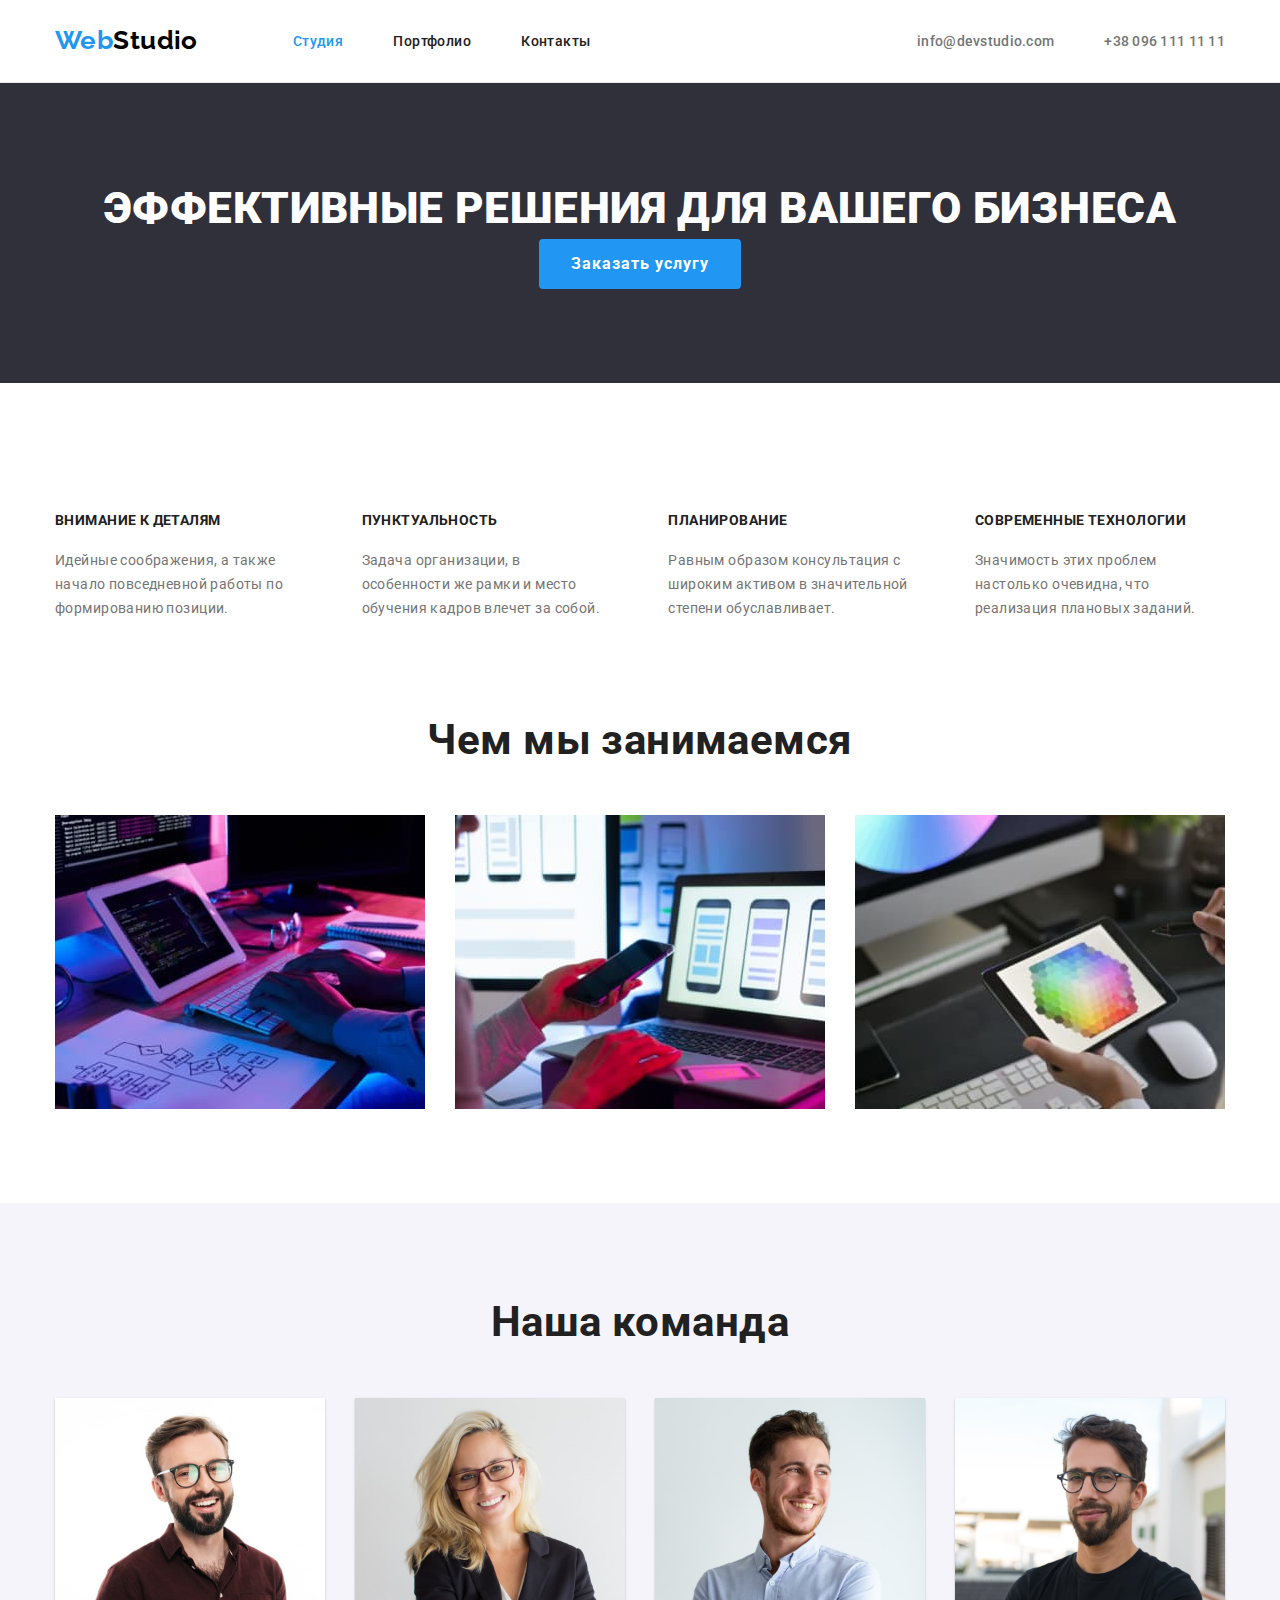
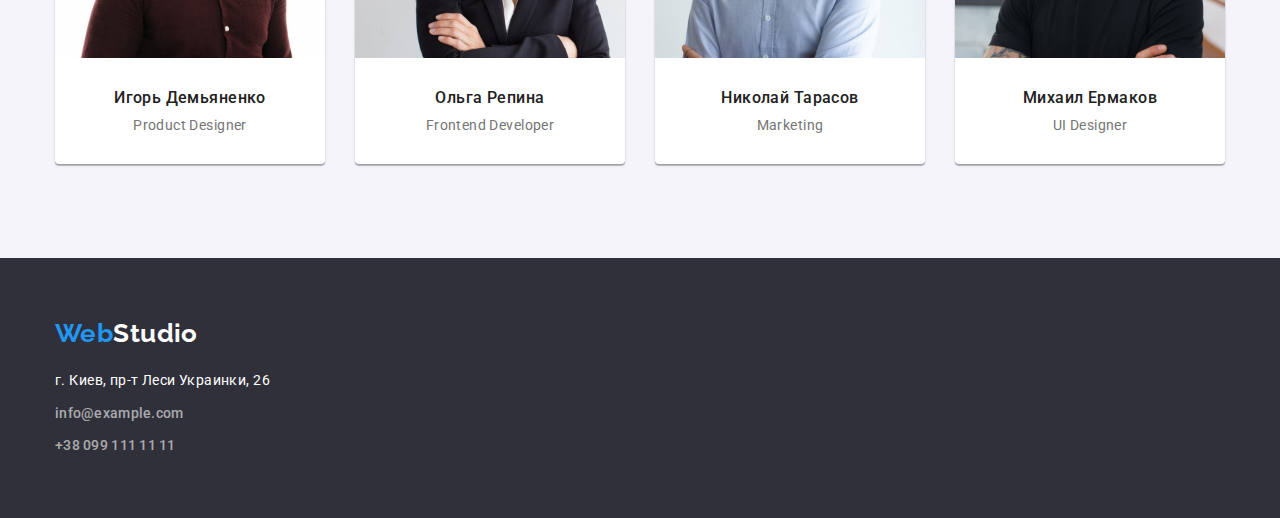
==== index.html @ 72edfd3f "added index.html page" ====
<!doctype html>
<html lang="ru">
<head>
    <meta charset="UTF-8">
    <meta name="viewport" content="initial-scale=1.0, width=device-width">
    <meta http-equiv="X-UA-Compatible" content="ie=edge">
    <title>Home</title>
    <link rel="preconnect" href="https://fonts.gstatic.com"/>
    <link href="https://fonts.googleapis.com/css2?family=Raleway:wght@700&family=Roboto:wght@400;500;700;900&display=swap"
          rel="stylesheet">
    <link rel="stylesheet" href="css/modern-normalize.css">
    <link rel="stylesheet" href="css/style.css">
</head>
<body>
<!--Шапка сайта-->
<header class="header">
    <div class="container">
        <nav class="main-nav">
            <a href="./index.html" class="logo"><span>Web</span>Studio</a>
            <ul class="nav">
                <li><a class="current" href="./index.html">Студия</a></li>
                <li><a href="./portfolio.html">Портфолио</a></li>
                <li><a href="./contacts.html">Контакты</a></li>
            </ul>
        </nav>
        <ul class="contact">
            <li><a href="mailto:info@devstudio.com">info@devstudio.com</a></li>
            <li><a href="tel:+380961111111">+38 096 111 11 11</a></li>
        </ul>
    </div>
</header>
<main class="home">
    <!--Герой-->
    <section class="section banner">
        <h1>Эффективные решения для вашего бизнеса</h1>
        <button class="button" type="button">Заказать услугу</button>
    </section>

    <!--Наши преимущества-->
    <section class="section benefits">
        <div class="container">
            <h2 class="benefits-title">Наши преимущества</h2>
            <ul class="benefits-list">
                <li class="item">
                    <h3 class="benefits-title">Внимание к деталям</h3>
                    <p class="benefits-text">Идейные соображения, а также начало повседневной работы по формированию
                        позиции.</p>
                </li>
                <li class="item">
                    <h3 class="benefits-title">Пунктуальность</h3>
                    <p class="benefits-text">Задача организации, в особенности же рамки и место обучения кадров влечет
                        за
                        собой.</p>
                </li>
                <li class="item">
                    <h3 class="benefits-title">Планирование</h3>
                    <p class="benefits-text">Равным образом консультация с широким активом в значительной степени
                        обуславливает.</p>
                </li>
                <li class="item">
                    <h3 class="benefits-title">Современные технологии</h3>
                    <p class="benefits-text">Значимость этих проблем настолько очевидна, что реализация плановых
                        заданий.</p>
                </li>
            </ul>
        </div>
    </section>
    <section class="section">
        <div class="container work-block">
            <h2>Чем мы занимаемся</h2>
            <ul class="work-list">
                <li class="item"><a href=""><img src="images/img_1.jpg" width="370" height="294" alt="десктопные приложени"></a></li>
                <li class="item"><a href=""><img src="images/img_2.jpg" width="370" height="294" alt="мобильные приложения"></a></li>
                <li class="item"><a href=""><img src="images/img_3.jpg" width="370" height="294" alt="приложения под планшеты"></a>
                </li>
            </ul>
        </div>
    </section>

    <!--Наша команда-->
    <section class="section team">
        <div class="container">
            <h2>Наша команда</h2>
            <ul class="team-list">
                <li class="item">
                    <img src="images/our_team_1.jpg" width="270" height="260" alt="игорь демьяненко">
                    <h3 class="title-team">Игорь Демьяненко</h3>
                    <p class="team-text">Product Designer</p>
                </li>
                <li class="item"><img src="images/our_team_2.jpg" width="270" height="260" alt="ольга репина">
                    <h3 class="title-team">Ольга Репина</h3>
                    <p class="team-text">Frontend Developer</p>
                </li>
                <li class="item"><img src="images/our_team_3.jpg" width="270" height="260" alt="николай тарасов">
                    <h3 class="title-team">Николай Тарасов</h3>
                    <p class="team-text">Marketing</p>
                </li>
                <li class="item"><img src="images/our_team_4.jpg" width="270" height="260" alt="михаил ермаков">
                    <h3 class="title-team">Михаил Ермаков</h3>
                    <p class="team-text">UI Designer</p>
                </li>
            </ul>
    </section>
    </div>
</main>

<!--Подвал сайта-->
<footer class="footer">
    <div class="container">
        <a class="logo" href="./index.html"><span>Web</span>Studio</a>
        <address class="address">г. Киев, пр-т Леси Украинки, 26</address>
        <ul class="contact">
            <li><a href="mailto:info@example.com">info@example.com</a></li>
            <li><a href="tel:+380991111111">+38 099 111 11 11</a></li>
        </ul>
    </div>
</footer>
</body>
</html>
---- css/style.css ----
:root {
    --accent-color: #2196F3;
    --primyry-text-color: #212121;
    --text-color: #757575;
    --white-color: #fff;
}

*,
*::before,
*::after {
    box-sizing: border-box;
}

img {
    vertical-align: middle;
    max-width: 100%;
    height: auto;
    border: 0;
}

body, h1, h2, h3, h4, h5, p, figure {
    margin: 0;
    padding: 0;
}

ul, menu {
    margin: 0;
    padding: 0;
    list-style: none;
}

a {
    text-decoration: none;
}

body {
    font: 400 14px/1.2 'Roboto', Sans-Serif;
    color: var(--primyry-text-color);
    background: var(--white-color);
    letter-spacing: 0.03em;
}

.container {
    max-width: 1200px;
    padding-left: 15px;
    padding-right: 15px;
    margin: 0 auto;
}

/*Header*/
.header {
    border-bottom: 1px solid #ECECEC;
}

.header > .container {
    display: flex;
    flex-wrap: wrap;
    align-items: center;
}

.header > .container > .main-nav {
    display: flex;
    align-items: center;
}

.header > .container ul.nav {
    display: flex;
}

.header ul.contact li + li,
.header ul.nav li + li {
    margin-left: 50px;
}

.header ul.nav a {
    display: block;
    padding-top: 33px;
    padding-bottom: 32px;
}

.header > .container ul.contact {
    display: flex;
    margin-left: auto;
}

.logo {
    font: 700 26px/1.2 'Raleway', Sans-Serif;
    color: #000;
    margin-right: 95px;
}

.logo > span {
    color: var(--accent-color);
}

ul.nav a {
    color: var(--primyry-text-color);
    font-weight: 500;
}

ul.nav a.current,
ul.nav a:hover,
ul.nav a:focus,
.contact a:hover,
.contact a:focus {
    color: var(--accent-color);
    transition: color 0.2s ease-in;
}

.contact a {
    color: var(--text-color);
    letter-spacing: 0.02em;
    font-weight: 500;
}

/*Home page*/
.section {
    padding-top: 94px;
    padding-bottom: 94px;
}

.home .banner {
    text-align: center;
    background: #2F303A;
}

.home h1 {
    font-weight: 900;
    font-size: 44px;
    line-height: 1.41;
    color: var(--white-color);
    text-transform: uppercase;
}

.home h2 {
    margin-bottom: 50px;
}

h2 {
    font-weight: 700;
    font-size: 42px;
    line-height: 1.2;
    text-align: center;
}

/*BENEFITS BLOCK*/
.section.benefits {
    padding-bottom: 0;
}

.benefits h2 {
    text-indent: -9999px;
}
.benefits .benefits-list {
    display: flex;
    justify-content: space-between;
}

.benefits .benefits-list .item {
    max-width: 250px;
}

.benefits .benefits-title {
    text-transform: uppercase;
    font-size: 14px;
    line-height: 1.14;
    margin-bottom: 20px;
}

.benefits .benefits-text {
    line-height: 1.71;
    color: var(--text-color);
}

.work-block .work-list {
    display: flex;
    margin: -15px;
}

.work-block .work-list .item {
    margin: 15px;
}

.section.team {
    background-color: #F5F4FA;
}

.team .team-list {
    display: flex;
    margin: -15px;
}

.team .team-list .item {
    margin: 15px;
    padding-bottom: 30px;
    text-align: center;
    background-color: var(--white-color);
    box-shadow: 0 1px 3px rgba(0, 0, 0, 0.12),
                0 1px 1px rgba(0, 0, 0, 0.14),
                0 2px 1px rgba(0, 0, 0, 0.2);
    border-radius: 0 0 4px 4px;
}

.team .team-list .title-team {
    margin-top: 30px;
    font-weight: 500;
    font-size: 16px;
    line-height: 1.19;
    color: var(--primyry-text-color);
}

.team .team-list .team-text {
    margin-top: 10px;
    color: var(--text-color);
}

.home .button {
    padding: 10px 32px;

    font-weight: 700;
    font-size: 16px;
    line-height: 1.9;
    letter-spacing: 0.06em;

    background: var(--accent-color);
    color: var(--white-color);
    border: none;

    border-radius: 4px;
    cursor: pointer;
}

/*Portfolio*/
.filters {
    display: flex;
}

.filters > .item {

}

.works-list {
    display: flex;
}

.portfolio h1 {
    text-indent: -9999px;
}

.filters .btn {
    /* Box-model */
    padding: 6px 22px;

    /* Typography */
    font-family: inherit;
    font-size: 16px;
    font-weight: 500;
    line-height: 1.62;

    /* Visual */
    background: #F5F4FA;
    color: var(--primyry-text-color);
    border: none;
    border-radius: 4px;

    /* Misc */
    cursor: pointer;
}

.portfolio .filters .btn:hover,
.portfolio .filters .btn:focus {
    background: var(--accent-color);
    color: var(--white-color);
    text-shadow: 0 4px 4px rgba(0, 0, 0, 0.25), 1px 1px 1px #000;
    transition: all 0.2s ease-in;
}

.portfolio .work-title {
    font-size: 18px;
    font-weight: 700;
    line-height: 2;
    letter-spacing: 0.06em;
    text-align: left;
    color: var(--primyry-text-color);
}

.portfolio .work-text {
    font-size: 16px;
    letter-spacing: 0.03em;
    color: var(--text-color);
}

.portfolio .work-title:hover,
.portfolio .work-title:focus,
.portfolio .work-text:hover,
.portfolio .work-text:focus {
    color: var(--accent-color);
    transition: color 0.2s ease-in;
}

/*Footer*/
.footer {
    background: #2F303A;
    padding-top: 60px;
    padding-bottom: 60px;
}

.footer .logo {
    display: block;
    margin-bottom: 20px;
    margin-right: 0;
    color: var(--white-color);
}

.address {
    font-style: normal;
    font-size: 14px;
    line-height: 1.71;
    color: var(--white-color);
    margin-top: 9px;
}

.footer .contact li + li,
.footer .contact {
    margin-top: 9px;
}

.footer .contact a {
    line-height: 1.7;
    color: rgba(255, 255, 255, 0.6);
}

.footer .contact a:hover,
.footer .contact a:focus {
    color: var(--white-color);
    transition: color 0.2s ease-in;
}
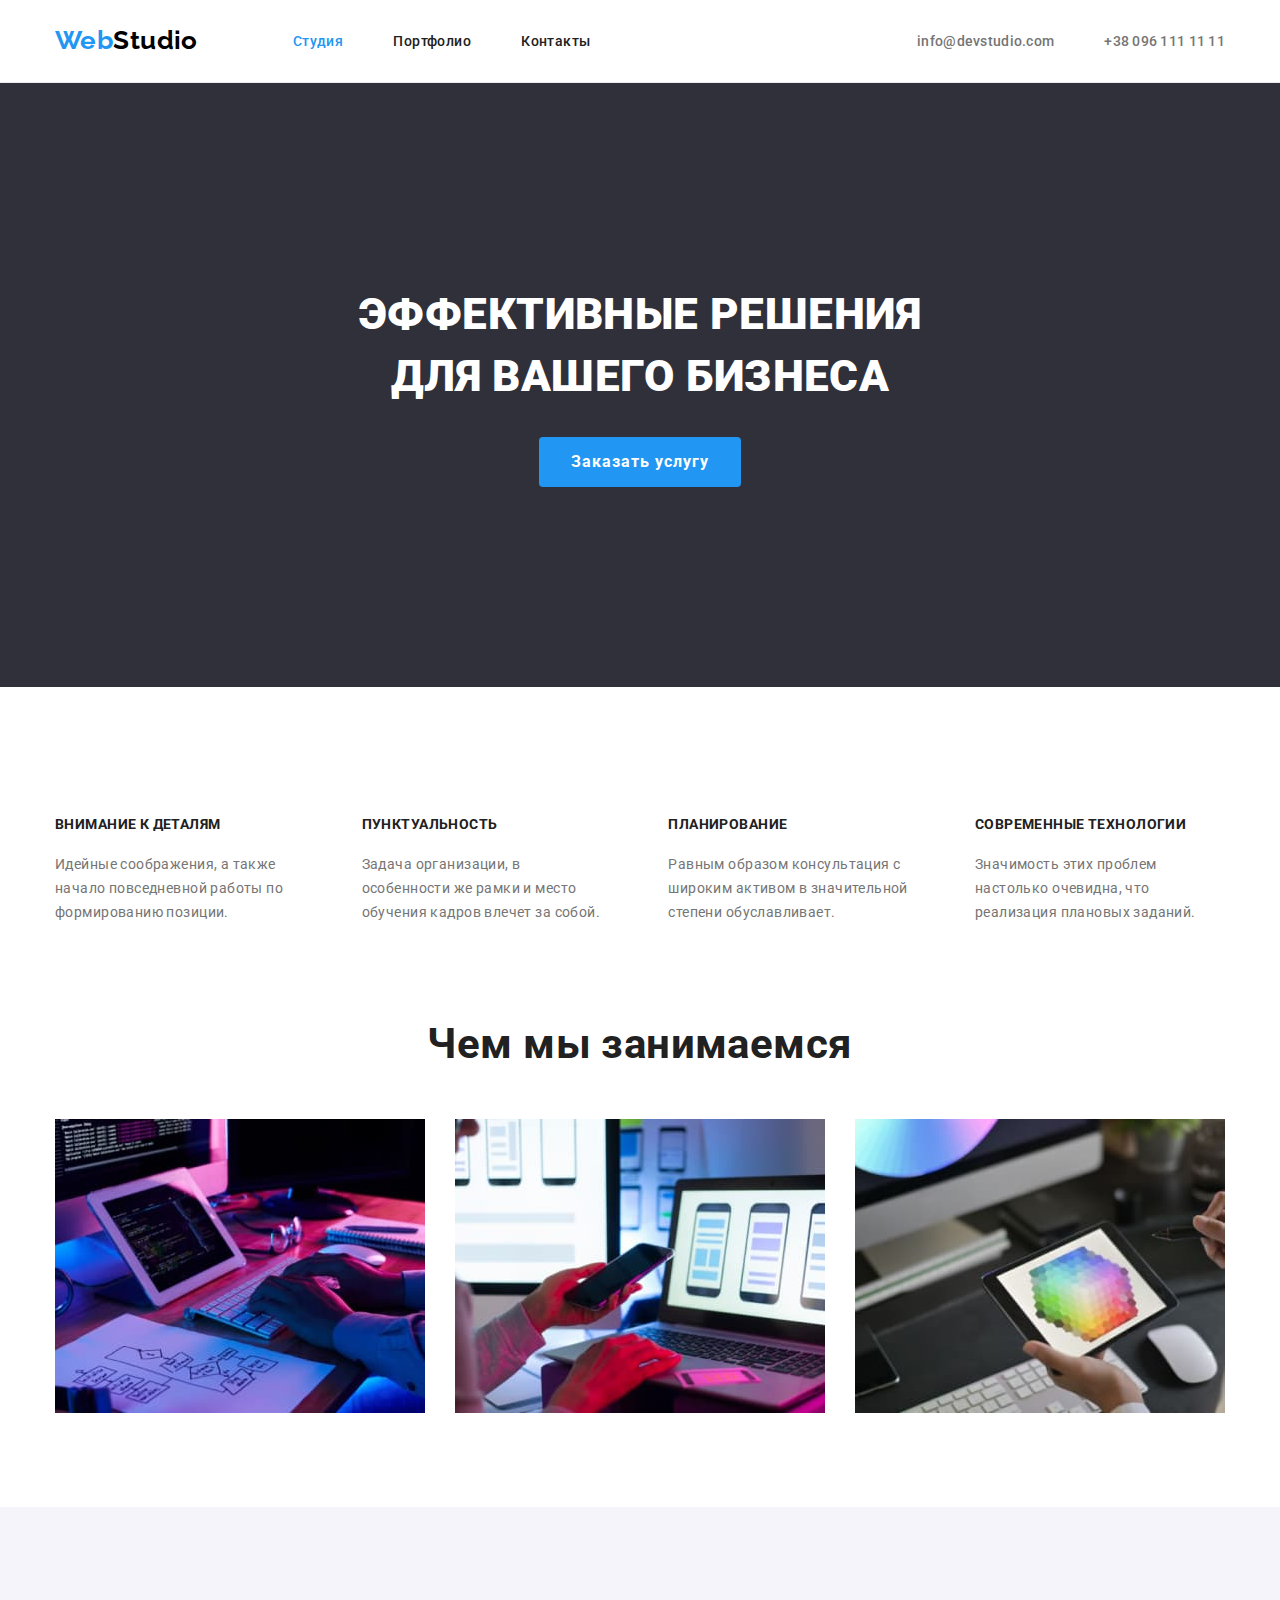
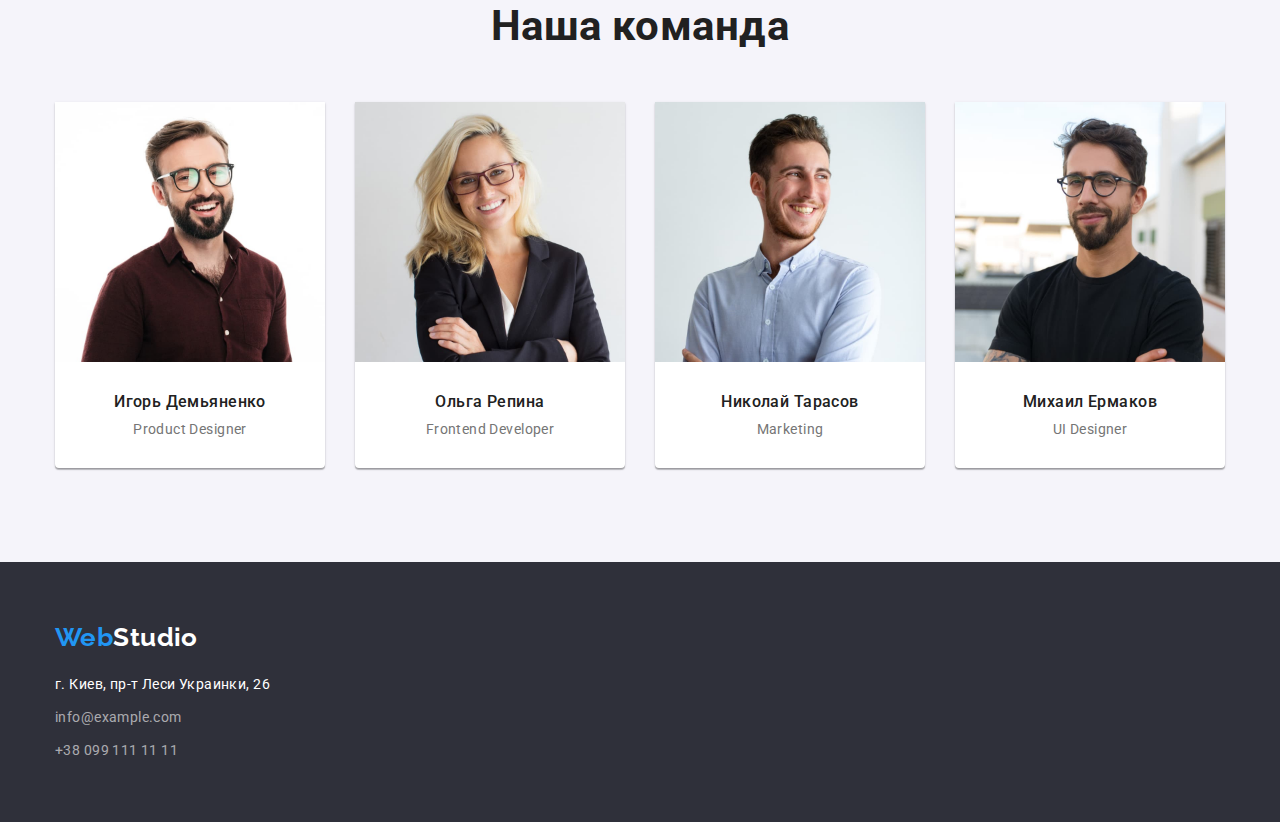
==== commit 0092b04e: "correction" ====
--- a/index.html
+++ b/index.html
@@ -38,8 +38,8 @@
 
     <!--Наши преимущества-->
     <section class="section benefits">
+        <h2 class="benefits-title">Наши преимущества</h2>
         <div class="container">
-            <h2 class="benefits-title">Наши преимущества</h2>
             <ul class="benefits-list">
                 <li class="item">
                     <h3 class="benefits-title">Внимание к деталям</h3>
@@ -69,9 +69,12 @@
         <div class="container work-block">
             <h2>Чем мы занимаемся</h2>
             <ul class="work-list">
-                <li class="item"><a href=""><img src="images/img_1.jpg" width="370" height="294" alt="десктопные приложени"></a></li>
-                <li class="item"><a href=""><img src="images/img_2.jpg" width="370" height="294" alt="мобильные приложения"></a></li>
-                <li class="item"><a href=""><img src="images/img_3.jpg" width="370" height="294" alt="приложения под планшеты"></a>
+                <li class="item"><a href=""><img src="images/img_1.jpg" width="370" height="294"
+                                                 alt="десктопные приложени"></a></li>
+                <li class="item"><a href=""><img src="images/img_2.jpg" width="370" height="294"
+                                                 alt="мобильные приложения"></a></li>
+                <li class="item"><a href=""><img src="images/img_3.jpg" width="370" height="294"
+                                                 alt="приложения под планшеты"></a>
                 </li>
             </ul>
         </div>
@@ -79,8 +82,8 @@
 
     <!--Наша команда-->
     <section class="section team">
+        <h2>Наша команда</h2>
         <div class="container">
-            <h2>Наша команда</h2>
             <ul class="team-list">
                 <li class="item">
                     <img src="images/our_team_1.jpg" width="270" height="260" alt="игорь демьяненко">
@@ -100,16 +103,16 @@
                     <p class="team-text">UI Designer</p>
                 </li>
             </ul>
+        </div>
     </section>
-    </div>
 </main>
 
 <!--Подвал сайта-->
 <footer class="footer">
     <div class="container">
-        <a class="logo" href="./index.html"><span>Web</span>Studio</a>
-        <address class="address">г. Киев, пр-т Леси Украинки, 26</address>
-        <ul class="contact">
+        <ul class="footer-list">
+            <li><a class="logo" href="./index.html"><span>Web</span>Studio</a></li>
+            <li><address class="address">г. Киев, пр-т Леси Украинки, 26</address></li>
             <li><a href="mailto:info@example.com">info@example.com</a></li>
             <li><a href="tel:+380991111111">+38 099 111 11 11</a></li>
         </ul>
--- a/css/style.css
+++ b/css/style.css
@@ -3,6 +3,7 @@
     --primyry-text-color: #212121;
     --text-color: #757575;
     --white-color: #fff;
+    --work-list-item-gap: 30px;
 }
 
 *,
@@ -120,11 +121,18 @@
 }
 
 .home .banner {
+    display: flex;
+    flex-direction: column;
+    align-items: center;
+    padding-top: 200px;
+    padding-bottom: 200px;
     text-align: center;
     background: #2F303A;
 }
 
 .home h1 {
+    max-width: 660px;
+    margin-bottom: 30px;
     font-weight: 900;
     font-size: 44px;
     line-height: 1.41;
@@ -151,6 +159,7 @@
 .benefits h2 {
     text-indent: -9999px;
 }
+
 .benefits .benefits-list {
     display: flex;
     justify-content: space-between;
@@ -196,8 +205,8 @@
     text-align: center;
     background-color: var(--white-color);
     box-shadow: 0 1px 3px rgba(0, 0, 0, 0.12),
-                0 1px 1px rgba(0, 0, 0, 0.14),
-                0 2px 1px rgba(0, 0, 0, 0.2);
+    0 1px 1px rgba(0, 0, 0, 0.14),
+    0 2px 1px rgba(0, 0, 0, 0.2);
     border-radius: 0 0 4px 4px;
 }
 
@@ -230,17 +239,32 @@
     cursor: pointer;
 }
 
+.home .button:hover {
+    background-color: #188CE8;
+}
+
 /*Portfolio*/
 .filters {
     display: flex;
-}
-
-.filters > .item {
-
+    justify-content: center;
+    margin-bottom: 50px;
+}
+
+.filters > .item + .item {
+    margin-left: 8px;
 }
 
 .works-list {
     display: flex;
+    flex-wrap: wrap;
+    margin-top: calc(-1 * var(--work-list-item-gap));
+    margin-left: calc(-1 * var(--work-list-item-gap));
+}
+
+.works-list > .item {
+    flex-basis: calc(100% / 3 - 30px);
+    margin-top: var(--work-list-item-gap);
+    margin-left: var(--work-list-item-gap);
 }
 
 .portfolio h1 {
@@ -271,8 +295,25 @@
 .portfolio .filters .btn:focus {
     background: var(--accent-color);
     color: var(--white-color);
-    text-shadow: 0 4px 4px rgba(0, 0, 0, 0.25), 1px 1px 1px #000;
+    box-shadow: 0 3px 1px rgba(0, 0, 0, 0.1),
+    0 1px 2px rgba(0, 0, 0, 0.08),
+    0 2px 2px rgba(0, 0, 0, 0.12);
     transition: all 0.2s ease-in;
+}
+
+.works-list .item {
+    /*margin: -1px;*/
+}
+
+.works-list .item .card-thumb {
+    display: block;
+}
+
+.works-list .card-item {
+    padding: 20px 24px;
+    border-right: 1px solid #EEE;
+    border-bottom: 1px solid #EEE;
+    border-left: 1px solid #EEE;
 }
 
 .portfolio .work-title {
@@ -285,15 +326,15 @@
 }
 
 .portfolio .work-text {
+    margin-top: 4px;
     font-size: 16px;
+    line-height: 1.88;
     letter-spacing: 0.03em;
     color: var(--text-color);
 }
 
-.portfolio .work-title:hover,
-.portfolio .work-title:focus,
-.portfolio .work-text:hover,
-.portfolio .work-text:focus {
+.works-list > .item:hover .work-title,
+.works-list > .item:focus .work-title {
     color: var(--accent-color);
     transition: color 0.2s ease-in;
 }
@@ -320,18 +361,17 @@
     margin-top: 9px;
 }
 
-.footer .contact li + li,
-.footer .contact {
+.footer .footer-list li + li {
     margin-top: 9px;
 }
 
-.footer .contact a {
+.footer-list li + li a {
     line-height: 1.7;
     color: rgba(255, 255, 255, 0.6);
 }
 
-.footer .contact a:hover,
-.footer .contact a:focus {
+.footer-list li + li a:hover,
+.footer-list li + li a:focus {
     color: var(--white-color);
     transition: color 0.2s ease-in;
 }
